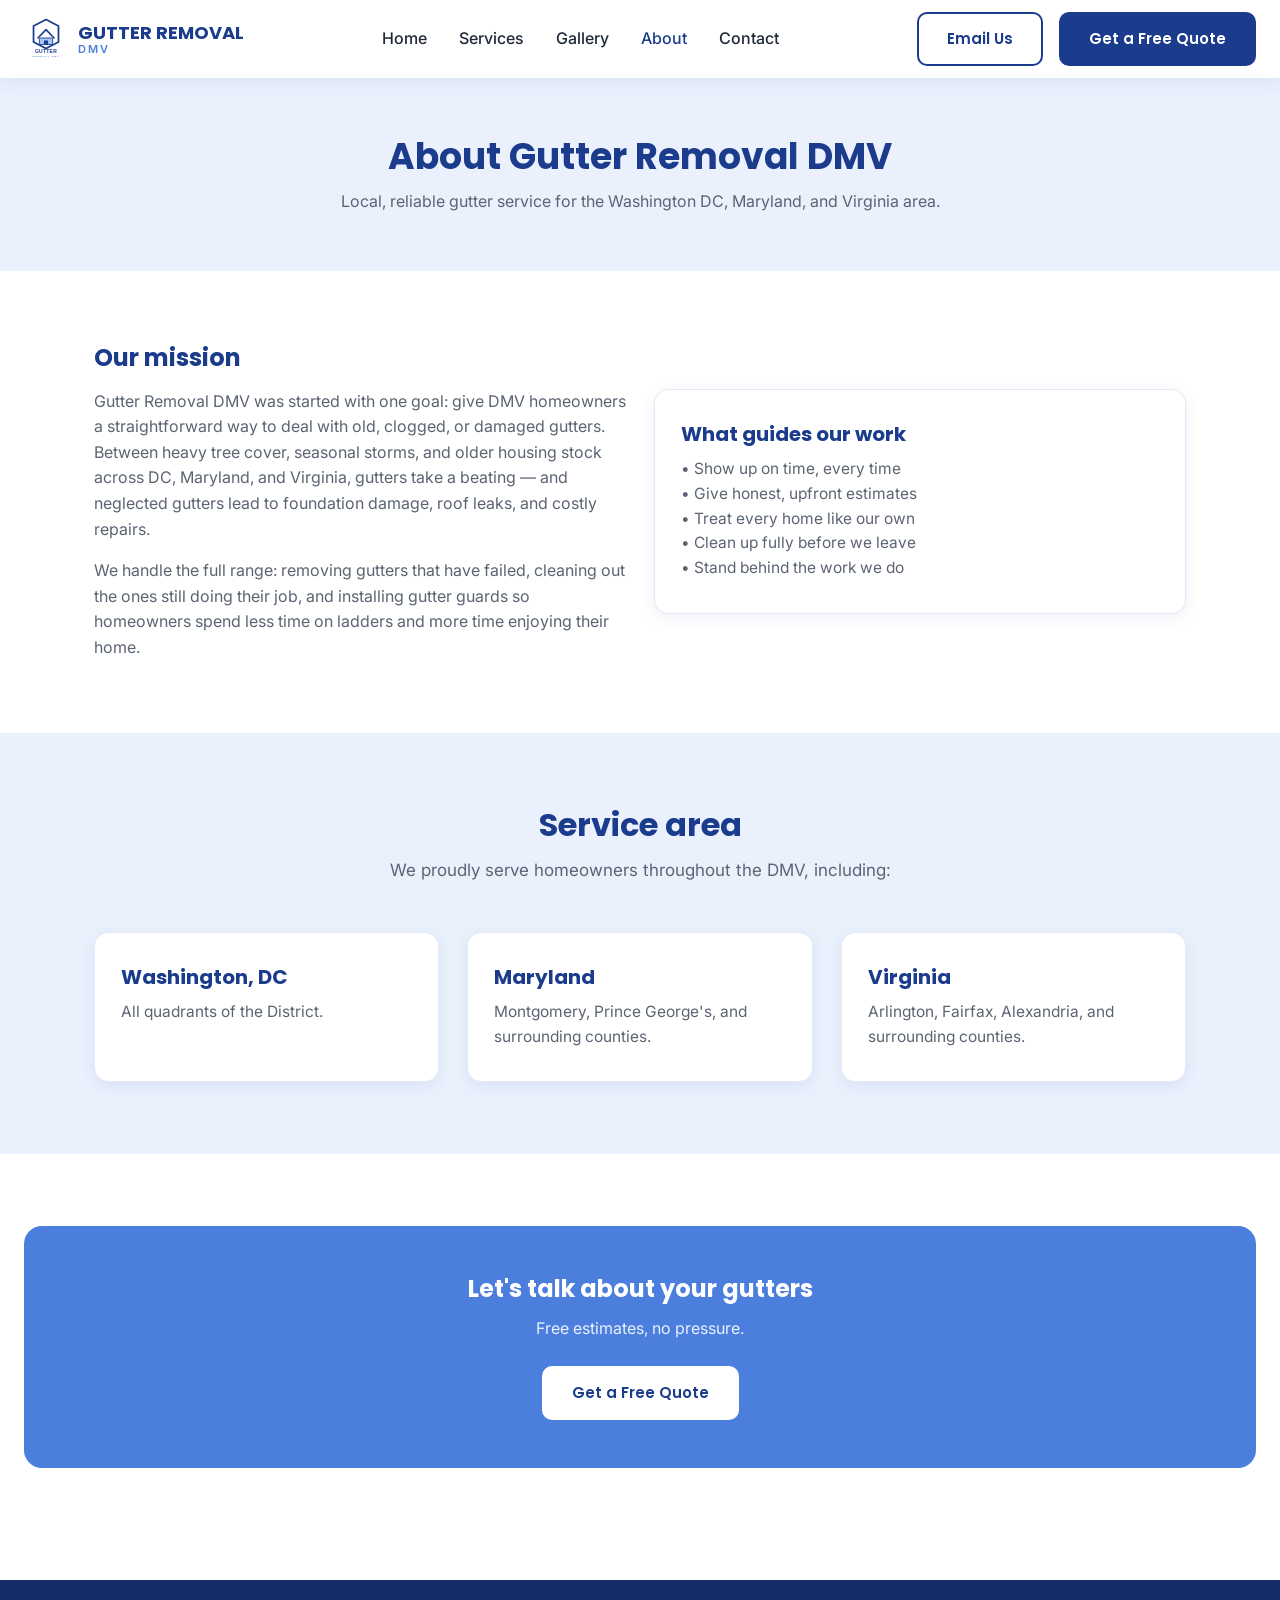
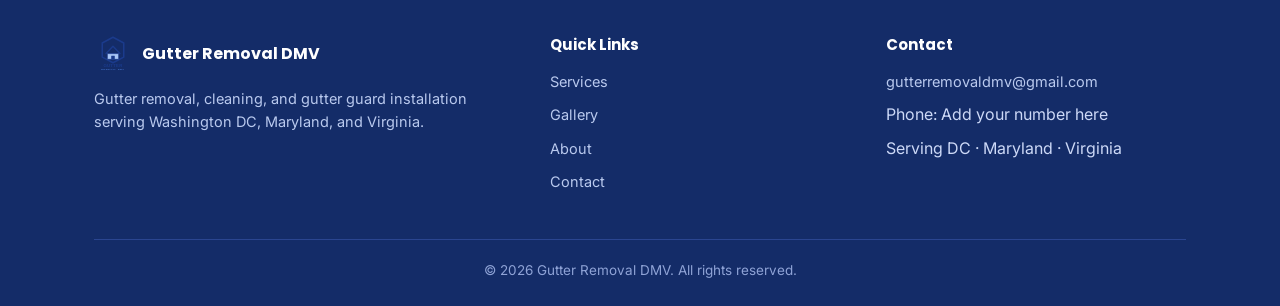
==== about.html @ 1d93d4c0 "Add files via upload" ====
<!DOCTYPE html>
<html lang="en">
<head>
<meta charset="UTF-8">
<meta name="viewport" content="width=device-width, initial-scale=1.0">
<title>About | Gutter Removal DMV</title>
<meta name="description" content="Gutter Removal DMV is a locally focused gutter removal, cleaning, and gutter guard installation company serving DC, Maryland, and Virginia.">
<link rel="icon" type="image/svg+xml" href="logo.svg">
<link rel="preconnect" href="https://fonts.googleapis.com">
<link href="https://fonts.googleapis.com/css2?family=Inter:wght@400;500;600&family=Poppins:wght@600;700&display=swap" rel="stylesheet">
<link rel="stylesheet" href="styles.css">
</head>
<body>

<header>
  <div class="nav-wrap">
    <a href="index.html" class="logo-link">
      <img src="logo.svg" alt="Gutter Removal DMV logo">
      <span class="logo-text">GUTTER REMOVAL<span>DMV</span></span>
    </a>
    <button class="menu-toggle" aria-label="Toggle menu">&#9776;</button>
    <nav id="primary-nav">
      <ul>
        <li><a href="index.html">Home</a></li>
        <li><a href="services.html">Services</a></li>
        <li><a href="gallery.html">Gallery</a></li>
        <li><a href="about.html" class="active">About</a></li>
        <li><a href="contact.html">Contact</a></li>
      </ul>
    </nav>
    <div class="nav-cta">
      <a href="mailto:gutterremovaldmv@gmail.com" class="btn btn-outline">Email Us</a>
      <a href="contact.html" class="btn btn-primary">Get a Free Quote</a>
    </div>
  </div>
</header>

<div class="page-hero">
  <div class="container">
    <h1>About Gutter Removal DMV</h1>
    <p>Local, reliable gutter service for the Washington DC, Maryland, and Virginia area.</p>
  </div>
</div>

<section>
  <div class="container">
    <div class="grid-2" style="align-items:center;">
      <div>
        <h2>Our mission</h2>
        <p style="margin-top:16px; color:var(--muted);">Gutter Removal DMV was started with one goal: give DMV homeowners a straightforward way to deal with old, clogged, or damaged gutters. Between heavy tree cover, seasonal storms, and older housing stock across DC, Maryland, and Virginia, gutters take a beating &mdash; and neglected gutters lead to foundation damage, roof leaks, and costly repairs.</p>
        <p style="margin-top:16px; color:var(--muted);">We handle the full range: removing gutters that have failed, cleaning out the ones still doing their job, and installing gutter guards so homeowners spend less time on ladders and more time enjoying their home.</p>
      </div>
      <div class="card">
        <h3>What guides our work</h3>
        <p>&#8226; Show up on time, every time<br>&#8226; Give honest, upfront estimates<br>&#8226; Treat every home like our own<br>&#8226; Clean up fully before we leave<br>&#8226; Stand behind the work we do</p>
      </div>
    </div>
  </div>
</section>

<section class="bg-light">
  <div class="container">
    <div class="section-head">
      <h2>Service area</h2>
      <p>We proudly serve homeowners throughout the DMV, including:</p>
    </div>
    <div class="grid-3">
      <div class="card">
        <h3>Washington, DC</h3>
        <p>All quadrants of the District.</p>
      </div>
      <div class="card">
        <h3>Maryland</h3>
        <p>Montgomery, Prince George's, and surrounding counties.</p>
      </div>
      <div class="card">
        <h3>Virginia</h3>
        <p>Arlington, Fairfax, Alexandria, and surrounding counties.</p>
      </div>
    </div>
  </div>
</section>

<section>
  <div class="cta-banner">
    <h2>Let's talk about your gutters</h2>
    <p>Free estimates, no pressure.</p>
    <a href="contact.html" class="btn btn-primary">Get a Free Quote</a>
  </div>
</section>

<footer>
  <div class="container">
    <div class="footer-grid">
      <div>
        <div class="footer-logo"><img src="logo.svg" alt="Gutter Removal DMV logo"><span>Gutter Removal DMV</span></div>
        <p>Gutter removal, cleaning, and gutter guard installation serving Washington DC, Maryland, and Virginia.</p>
      </div>
      <div>
        <h4>Quick Links</h4>
        <ul>
          <li><a href="services.html">Services</a></li>
          <li><a href="gallery.html">Gallery</a></li>
          <li><a href="about.html">About</a></li>
          <li><a href="contact.html">Contact</a></li>
        </ul>
      </div>
      <div>
        <h4>Contact</h4>
        <ul>
          <li><a href="mailto:gutterremovaldmv@gmail.com">gutterremovaldmv@gmail.com</a></li>
          <li>Phone: Add your number here</li>
          <li>Serving DC &middot; Maryland &middot; Virginia</li>
        </ul>
      </div>
    </div>
    <div class="footer-bottom">&copy; <span id="year"></span> Gutter Removal DMV. All rights reserved.</div>
  </div>
</footer>
<script src="script.js"></script>
</body>
</html>
---- styles.css ----
:root {
  --navy: #1B3B8C;
  --navy-dark: #142c68;
  --blue: #4C7FDD;
  --light-blue: #EAF1FD;
  --pale-blue: #A9C6F5;
  --text: #1F2937;
  --muted: #5B6472;
  --white: #ffffff;
  --radius: 10px;
  --shadow: 0 4px 16px rgba(27, 59, 140, 0.08);
}

* { box-sizing: border-box; margin: 0; padding: 0; }

html { scroll-behavior: smooth; }

body {
  font-family: 'Inter', Arial, sans-serif;
  color: var(--text);
  background: var(--white);
  line-height: 1.6;
}

h1, h2, h3, h4 {
  font-family: 'Poppins', Arial, sans-serif;
  color: var(--navy);
  line-height: 1.25;
}

a { text-decoration: none; color: inherit; }
ul { list-style: none; }
img, svg { max-width: 100%; display: block; }

.container {
  max-width: 1140px;
  margin: 0 auto;
  padding: 0 24px;
}

/* Header */
header {
  position: sticky;
  top: 0;
  background: var(--white);
  box-shadow: var(--shadow);
  z-index: 100;
}

.nav-wrap {
  display: flex;
  align-items: center;
  justify-content: space-between;
  padding: 12px 24px;
}

.logo-link {
  display: flex;
  align-items: center;
  gap: 10px;
}

.logo-link img { width: 44px; height: auto; }

.logo-text {
  font-family: 'Poppins', Arial, sans-serif;
  font-weight: 700;
  color: var(--navy);
  font-size: 18px;
  line-height: 1.1;
}

.logo-text span {
  display: block;
  font-family: 'Inter', Arial, sans-serif;
  font-weight: 600;
  font-size: 11px;
  letter-spacing: 2px;
  color: var(--blue);
}

nav ul {
  display: flex;
  gap: 32px;
  align-items: center;
}

nav a {
  font-weight: 500;
  color: var(--text);
}

nav a:hover, nav a.active { color: var(--navy); }

.nav-cta { display: flex; align-items: center; gap: 16px; }

.menu-toggle {
  display: none;
  background: none;
  border: none;
  font-size: 26px;
  color: var(--navy);
  cursor: pointer;
}

/* Buttons */
.btn {
  display: inline-block;
  padding: 13px 28px;
  border-radius: var(--radius);
  font-weight: 600;
  font-family: 'Poppins', Arial, sans-serif;
  font-size: 15px;
  cursor: pointer;
  border: 2px solid transparent;
  transition: all 0.15s ease;
}

.btn-primary { background: var(--navy); color: var(--white); }
.btn-primary:hover { background: var(--navy-dark); }

.btn-outline { border-color: var(--navy); color: var(--navy); background: transparent; }
.btn-outline:hover { background: var(--navy); color: var(--white); }

/* Hero */
.hero {
  background: linear-gradient(180deg, var(--light-blue) 0%, var(--white) 100%);
  padding: 72px 0;
}

.hero-wrap {
  display: flex;
  align-items: center;
  gap: 48px;
}

.hero-content { flex: 1.1; }
.hero-logo { flex: 0.9; text-align: center; }
.hero-logo img { width: 300px; margin: 0 auto; }

.eyebrow {
  color: var(--blue);
  font-weight: 700;
  letter-spacing: 2px;
  font-size: 13px;
  text-transform: uppercase;
}

.hero h1 { font-size: 44px; margin: 12px 0 16px; }
.hero p.lead { font-size: 18px; color: var(--muted); margin-bottom: 28px; max-width: 46ch; }
.hero-actions { display: flex; gap: 16px; flex-wrap: wrap; }

/* Sections */
section { padding: 72px 0; }
.section-head { text-align: center; max-width: 640px; margin: 0 auto 48px; }
.section-head h2 { font-size: 32px; margin-bottom: 12px; }
.section-head p { color: var(--muted); font-size: 17px; }

.bg-light { background: var(--light-blue); }

/* Cards grid */
.grid-3 { display: grid; grid-template-columns: repeat(3, 1fr); gap: 28px; }
.grid-2 { display: grid; grid-template-columns: repeat(2, 1fr); gap: 28px; }

.card {
  background: var(--white);
  border: 1px solid #e3e9f7;
  border-radius: 14px;
  padding: 32px 26px;
  box-shadow: var(--shadow);
}

.card .icon-circle {
  width: 56px;
  height: 56px;
  border-radius: 50%;
  background: var(--light-blue);
  display: flex;
  align-items: center;
  justify-content: center;
  margin-bottom: 18px;
}

.card .icon-circle svg { width: 28px; height: 28px; }

.card h3 { font-size: 20px; margin-bottom: 10px; }
.card p { color: var(--muted); font-size: 15.5px; }

/* Service area strip */
.area-strip {
  background: var(--navy);
  color: var(--white);
  padding: 40px 0;
  text-align: center;
}

.area-strip h3 { color: var(--white); font-size: 22px; margin-bottom: 10px; }
.area-strip p { color: #cdd9f7; }

/* CTA banner */
.cta-banner {
  background: var(--blue);
  border-radius: 18px;
  padding: 48px;
  text-align: center;
  color: var(--white);
  margin: 0 24px;
}

.cta-banner h2 { color: var(--white); margin-bottom: 12px; }
.cta-banner p { color: #eaf1ff; margin-bottom: 24px; }
.cta-banner .btn-primary { background: var(--white); color: var(--navy); }
.cta-banner .btn-primary:hover { background: var(--light-blue); }

/* Footer */
footer {
  background: var(--navy-dark);
  color: #cdd9f7;
  padding: 56px 0 24px;
  margin-top: 40px;
}

.footer-grid {
  display: grid;
  grid-template-columns: 1.4fr 1fr 1fr;
  gap: 36px;
  margin-bottom: 36px;
}

.footer-grid h4 { color: var(--white); font-size: 15px; margin-bottom: 14px; }
.footer-grid p, .footer-grid a { color: #b9c9ee; font-size: 14.5px; }
.footer-grid li { margin-bottom: 8px; }
.footer-grid a:hover { color: var(--white); }

.footer-logo { display: flex; align-items: center; gap: 10px; margin-bottom: 14px; }
.footer-logo img { width: 38px; }
.footer-logo span { color: var(--white); font-family: 'Poppins', Arial, sans-serif; font-weight: 700; }

.footer-bottom {
  border-top: 1px solid #2a4590;
  padding-top: 20px;
  text-align: center;
  font-size: 13.5px;
  color: #8fa3d6;
}

/* Gallery */
.gallery-grid { display: grid; grid-template-columns: repeat(2, 1fr); gap: 28px; }

.ba-pair { display: grid; grid-template-columns: 1fr 1fr; gap: 12px; }

.ba-tile {
  aspect-ratio: 4/3;
  border-radius: var(--radius);
  background: var(--light-blue);
  border: 2px dashed var(--pale-blue);
  display: flex;
  flex-direction: column;
  align-items: center;
  justify-content: center;
  gap: 8px;
  color: var(--blue);
  font-weight: 600;
  font-size: 14px;
}

.ba-tile svg { width: 36px; height: 36px; }
.ba-caption { text-align: center; margin-top: 10px; color: var(--muted); font-size: 14.5px; }

/* Contact */
.contact-wrap { display: grid; grid-template-columns: 1fr 1.2fr; gap: 48px; }

.contact-info .item { display: flex; gap: 14px; margin-bottom: 24px; align-items: flex-start; }
.contact-info .icon-circle { flex-shrink: 0; }
.contact-info h4 { font-size: 16px; margin-bottom: 4px; }
.contact-info p, .contact-info a { color: var(--muted); }
.contact-info a:hover { color: var(--navy); }

form { display: flex; flex-direction: column; gap: 16px; }

.form-row { display: grid; grid-template-columns: 1fr 1fr; gap: 16px; }

label { font-size: 14px; font-weight: 600; margin-bottom: 6px; display: block; color: var(--text); }

input, select, textarea {
  width: 100%;
  padding: 12px 14px;
  border: 1.5px solid #dbe4f7;
  border-radius: 8px;
  font-family: inherit;
  font-size: 15px;
  color: var(--text);
}

input:focus, select:focus, textarea:focus {
  outline: none;
  border-color: var(--blue);
}

textarea { resize: vertical; min-height: 110px; }

/* Page hero (inner pages) */
.page-hero {
  background: var(--light-blue);
  padding: 56px 0;
  text-align: center;
}

.page-hero h1 { font-size: 36px; }
.page-hero p { color: var(--muted); margin-top: 10px; }

/* Responsive */
@media (max-width: 900px) {
  .hero-wrap { flex-direction: column-reverse; text-align: center; }
  .hero p.lead { margin-left: auto; margin-right: auto; }
  .hero-actions { justify-content: center; }
  .grid-3 { grid-template-columns: 1fr; }
  .grid-2 { grid-template-columns: 1fr; }
  .gallery-grid { grid-template-columns: 1fr; }
  .footer-grid { grid-template-columns: 1fr; }
  .contact-wrap { grid-template-columns: 1fr; }
  .form-row { grid-template-columns: 1fr; }

  nav { position: fixed; top: 68px; left: 0; right: 0; background: var(--white); box-shadow: var(--shadow); flex-direction: column; padding: 16px 24px; display: none; }
  nav.open { display: block; }
  nav ul { flex-direction: column; gap: 18px; align-items: flex-start; }
  .nav-cta .btn-outline { display: none; }
  .menu-toggle { display: block; }
}
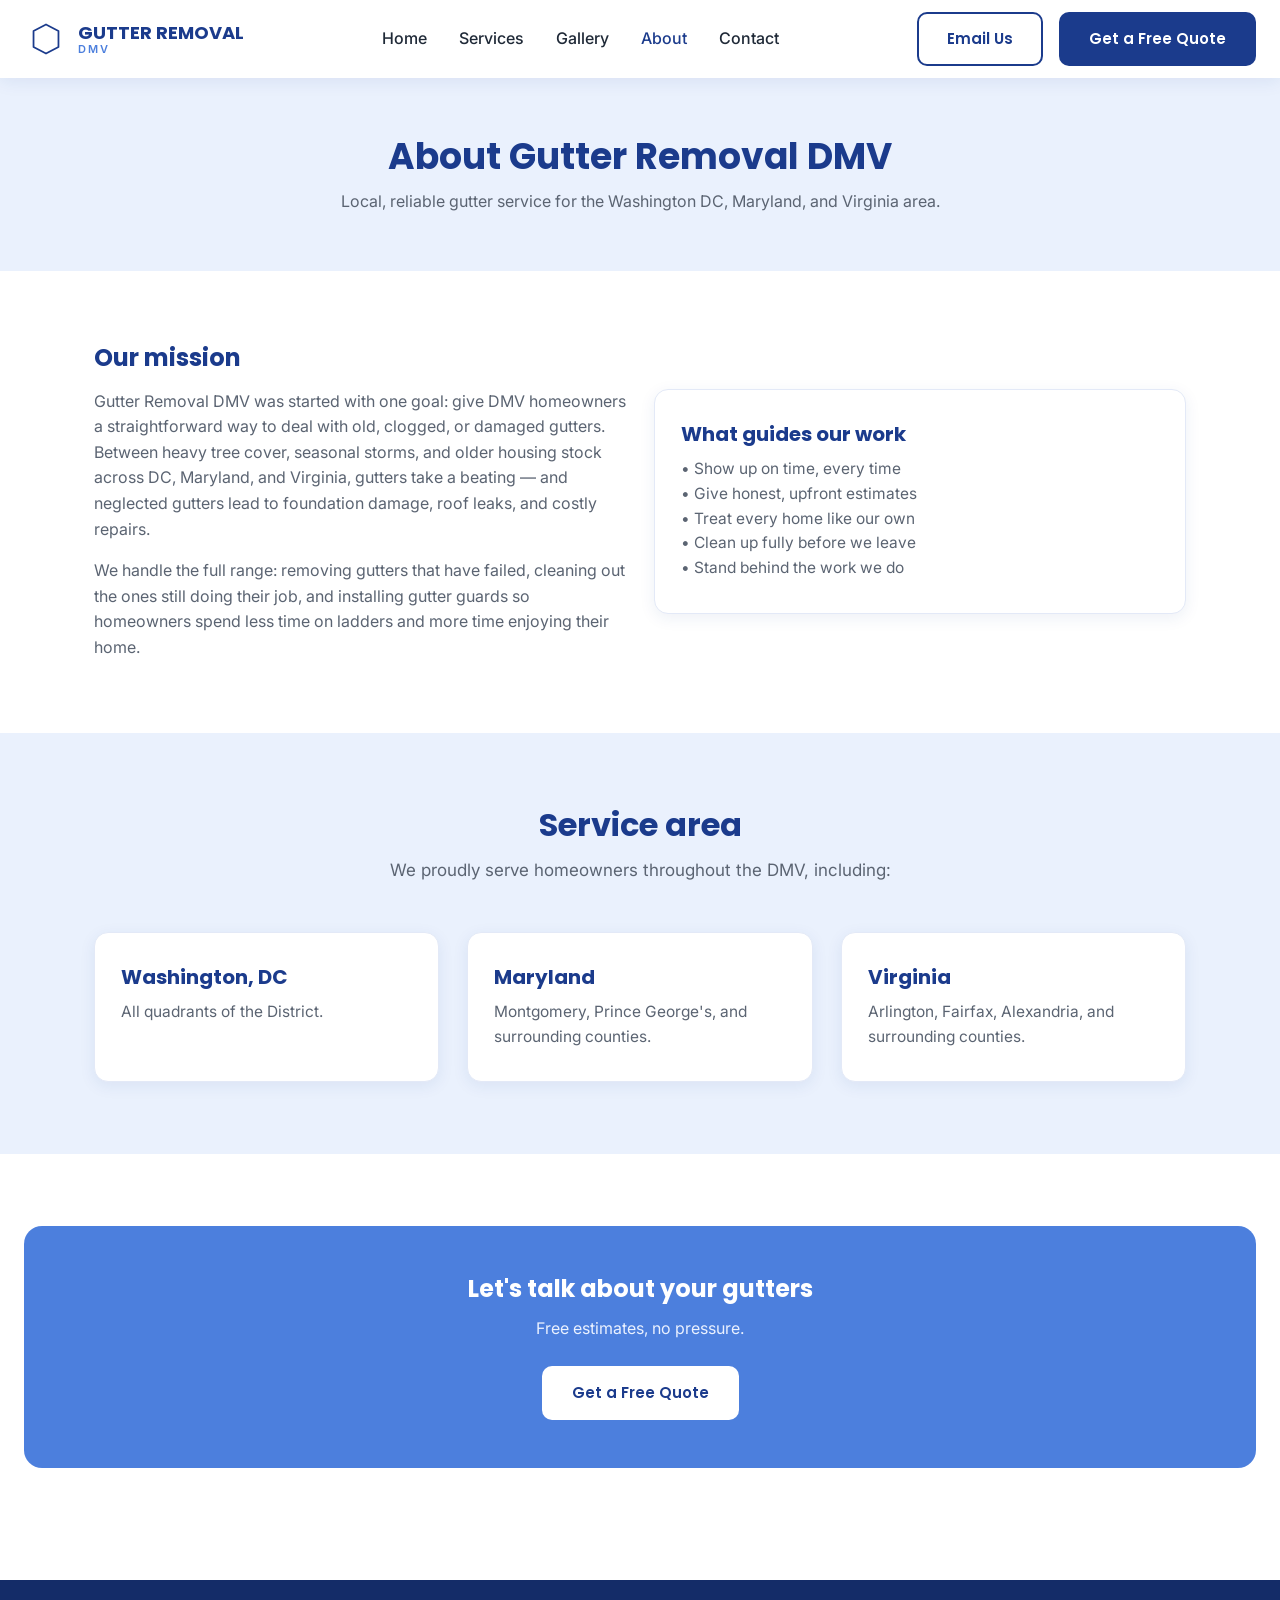
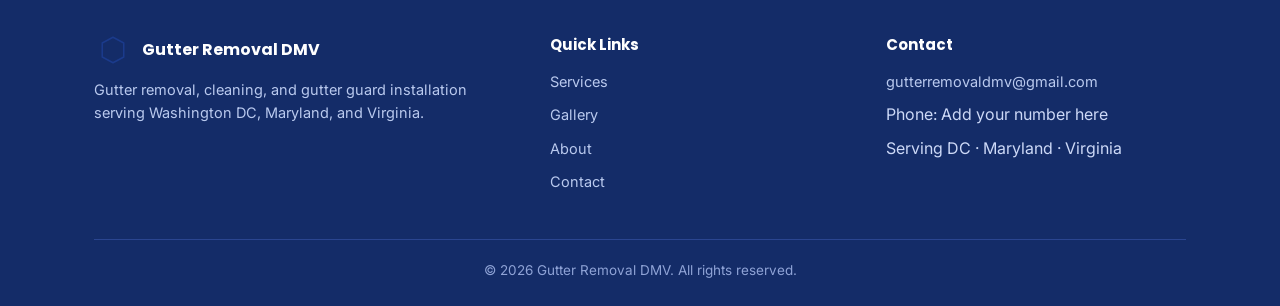
==== commit 2308e285: "Add cache-busting query params to asset links" ====
--- a/about.html
+++ b/about.html
@@ -8,7 +8,7 @@
 <link rel="icon" type="image/svg+xml" href="logo.svg">
 <link rel="preconnect" href="https://fonts.googleapis.com">
 <link href="https://fonts.googleapis.com/css2?family=Inter:wght@400;500;600&family=Poppins:wght@600;700&display=swap" rel="stylesheet">
-<link rel="stylesheet" href="styles.css">
+<link rel="stylesheet" href="styles.css?v=2">
 </head>
 <body>
 
@@ -117,6 +117,6 @@
     <div class="footer-bottom">&copy; <span id="year"></span> Gutter Removal DMV. All rights reserved.</div>
   </div>
 </footer>
-<script src="script.js"></script>
+<script src="script.js?v=2"></script>
 </body>
 </html>
--- a/styles.css
+++ b/styles.css
@@ -136,7 +136,24 @@
 
 .hero-content { flex: 1.1; }
 .hero-logo { flex: 0.9; text-align: center; }
-.hero-logo img { width: 300px; margin: 0 auto; }
+.hero-logo img { width: 260px; margin: 0 auto; }
+
+.hero-logo-text { margin-top: 14px; }
+.hero-logo-title {
+  font-family: 'Poppins', Arial, sans-serif;
+  font-weight: 700;
+  font-size: 32px;
+  letter-spacing: 1px;
+  color: var(--navy);
+}
+.hero-logo-sub {
+  font-family: 'Inter', Arial, sans-serif;
+  font-weight: 600;
+  font-size: 15px;
+  letter-spacing: 5px;
+  color: var(--blue);
+  margin-top: 2px;
+}
 
 .eyebrow {
   color: var(--blue);
@@ -181,7 +198,7 @@
   margin-bottom: 18px;
 }
 
-.card .icon-circle svg { width: 28px; height: 28px; }
+.icon-circle svg { width: 28px; height: 28px; flex-shrink: 0; }
 
 .card h3 { font-size: 20px; margin-bottom: 10px; }
 .card p { color: var(--muted); font-size: 15.5px; }
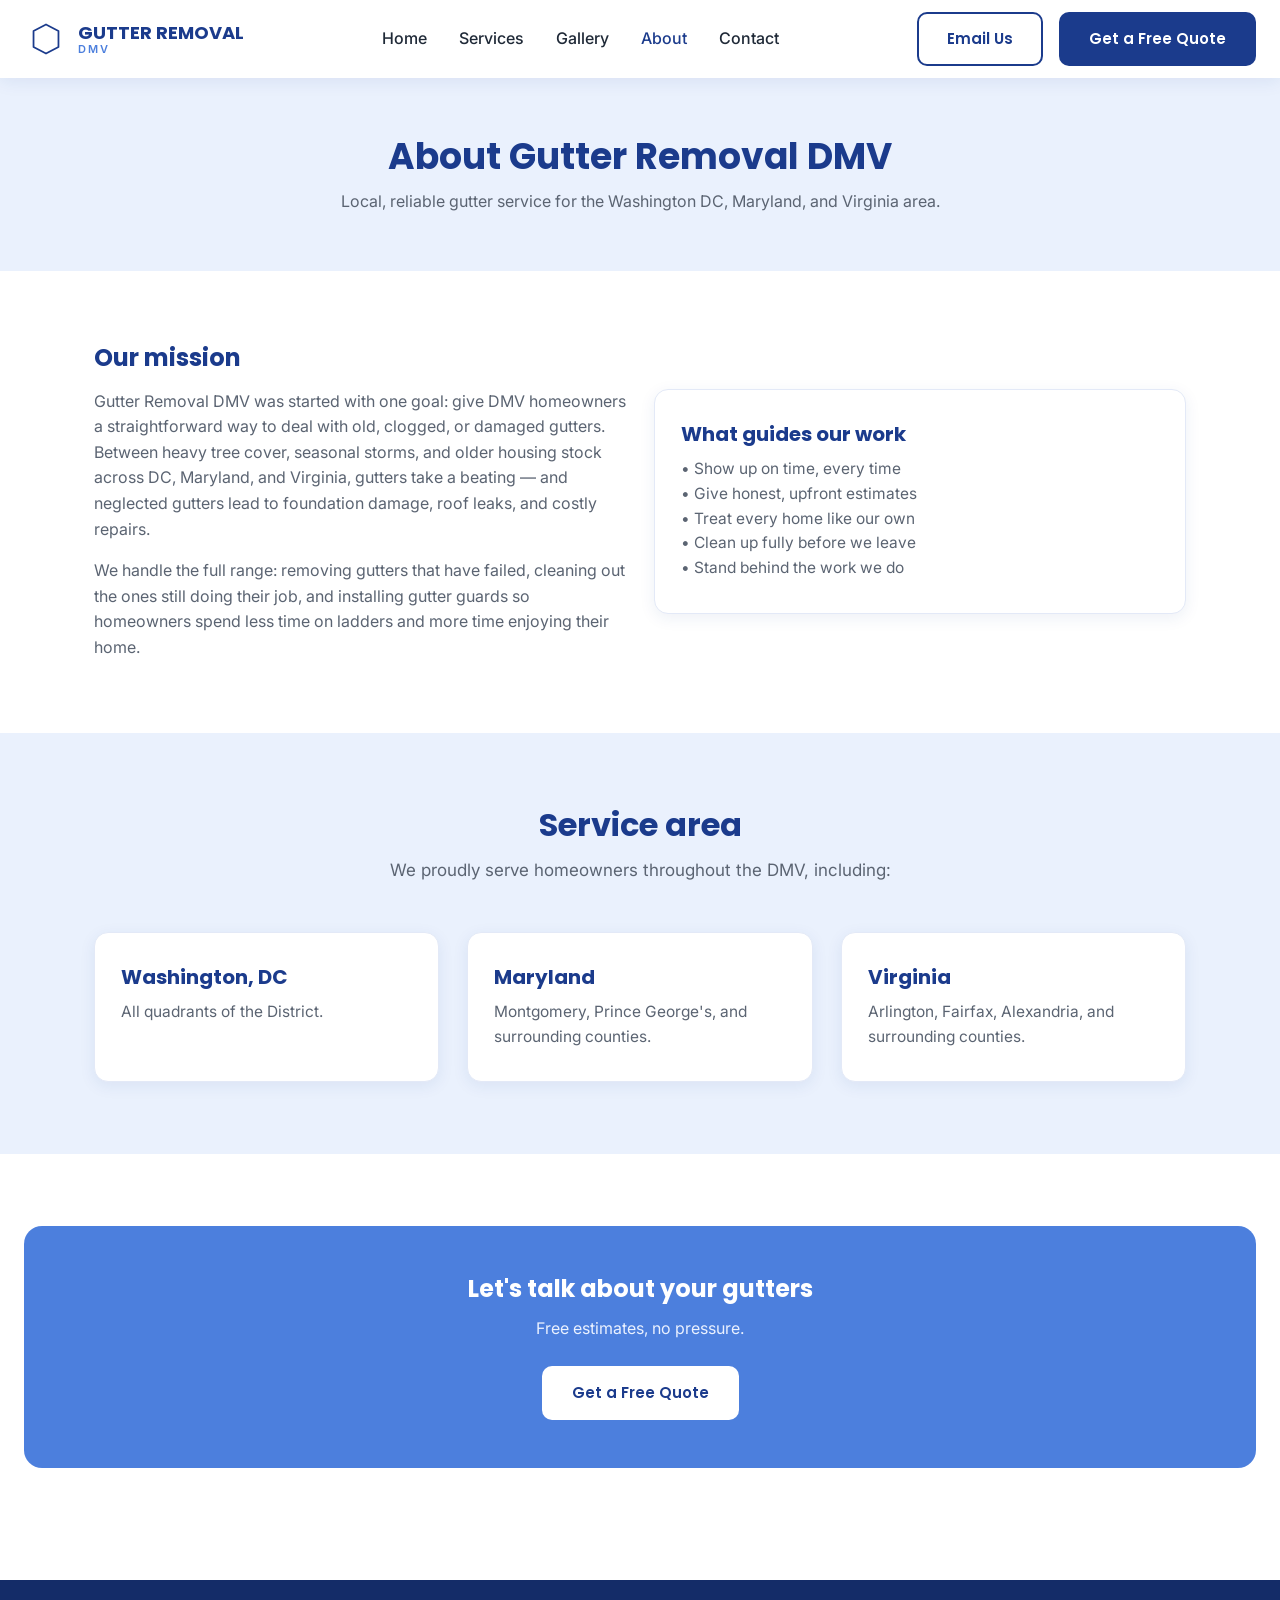
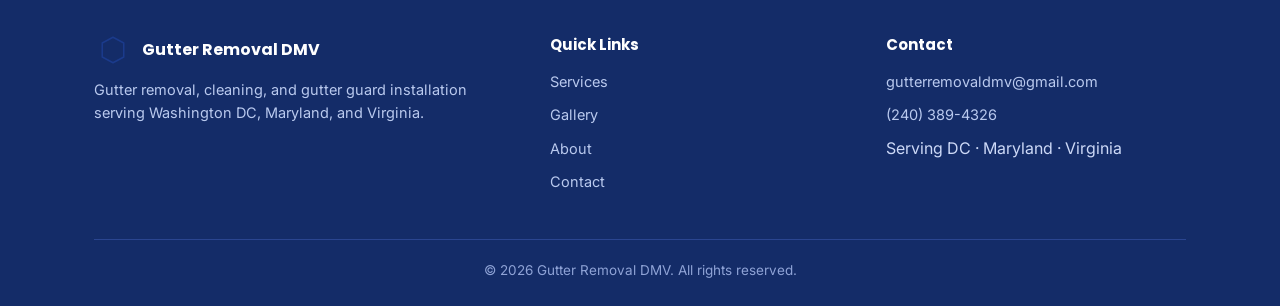
==== commit 2bdca745: "Add phone number Updated the stylesheet version and added a phone number." ====
--- a/about.html
+++ b/about.html
@@ -8,7 +8,7 @@
 <link rel="icon" type="image/svg+xml" href="logo.svg">
 <link rel="preconnect" href="https://fonts.googleapis.com">
 <link href="https://fonts.googleapis.com/css2?family=Inter:wght@400;500;600&family=Poppins:wght@600;700&display=swap" rel="stylesheet">
-<link rel="stylesheet" href="styles.css?v=2">
+<link rel="stylesheet" href="styles.css?v=3">
 </head>
 <body>
 
@@ -109,7 +109,7 @@
         <h4>Contact</h4>
         <ul>
           <li><a href="mailto:gutterremovaldmv@gmail.com">gutterremovaldmv@gmail.com</a></li>
-          <li>Phone: Add your number here</li>
+          <li><a href="tel:+12403894326">(240) 389-4326</a></li>
           <li>Serving DC &middot; Maryland &middot; Virginia</li>
         </ul>
       </div>
--- a/styles.css
+++ b/styles.css
@@ -187,6 +187,27 @@
   box-shadow: var(--shadow);
 }
 
+.price-tag {
+  display: inline-block;
+  background: var(--light-blue);
+  color: var(--navy);
+  font-family: 'Poppins', Arial, sans-serif;
+  font-weight: 700;
+  font-size: 15px;
+  padding: 7px 16px;
+  border-radius: 20px;
+  margin-bottom: 16px;
+}
+
+.price-tag-sub {
+  display: block;
+  font-family: 'Inter', Arial, sans-serif;
+  font-weight: 500;
+  font-size: 12.5px;
+  color: var(--muted);
+  margin-top: 6px;
+}
+
 .card .icon-circle {
   width: 56px;
   height: 56px;
@@ -270,18 +291,10 @@
   aspect-ratio: 4/3;
   border-radius: var(--radius);
   background: var(--light-blue);
-  border: 2px dashed var(--pale-blue);
-  display: flex;
-  flex-direction: column;
-  align-items: center;
-  justify-content: center;
-  gap: 8px;
-  color: var(--blue);
-  font-weight: 600;
-  font-size: 14px;
-}
-
-.ba-tile svg { width: 36px; height: 36px; }
+  overflow: hidden;
+}
+
+.ba-img { width: 100%; height: 100%; object-fit: cover; display: block; }
 .ba-caption { text-align: center; margin-top: 10px; color: var(--muted); font-size: 14.5px; }
 
 /* Contact */
